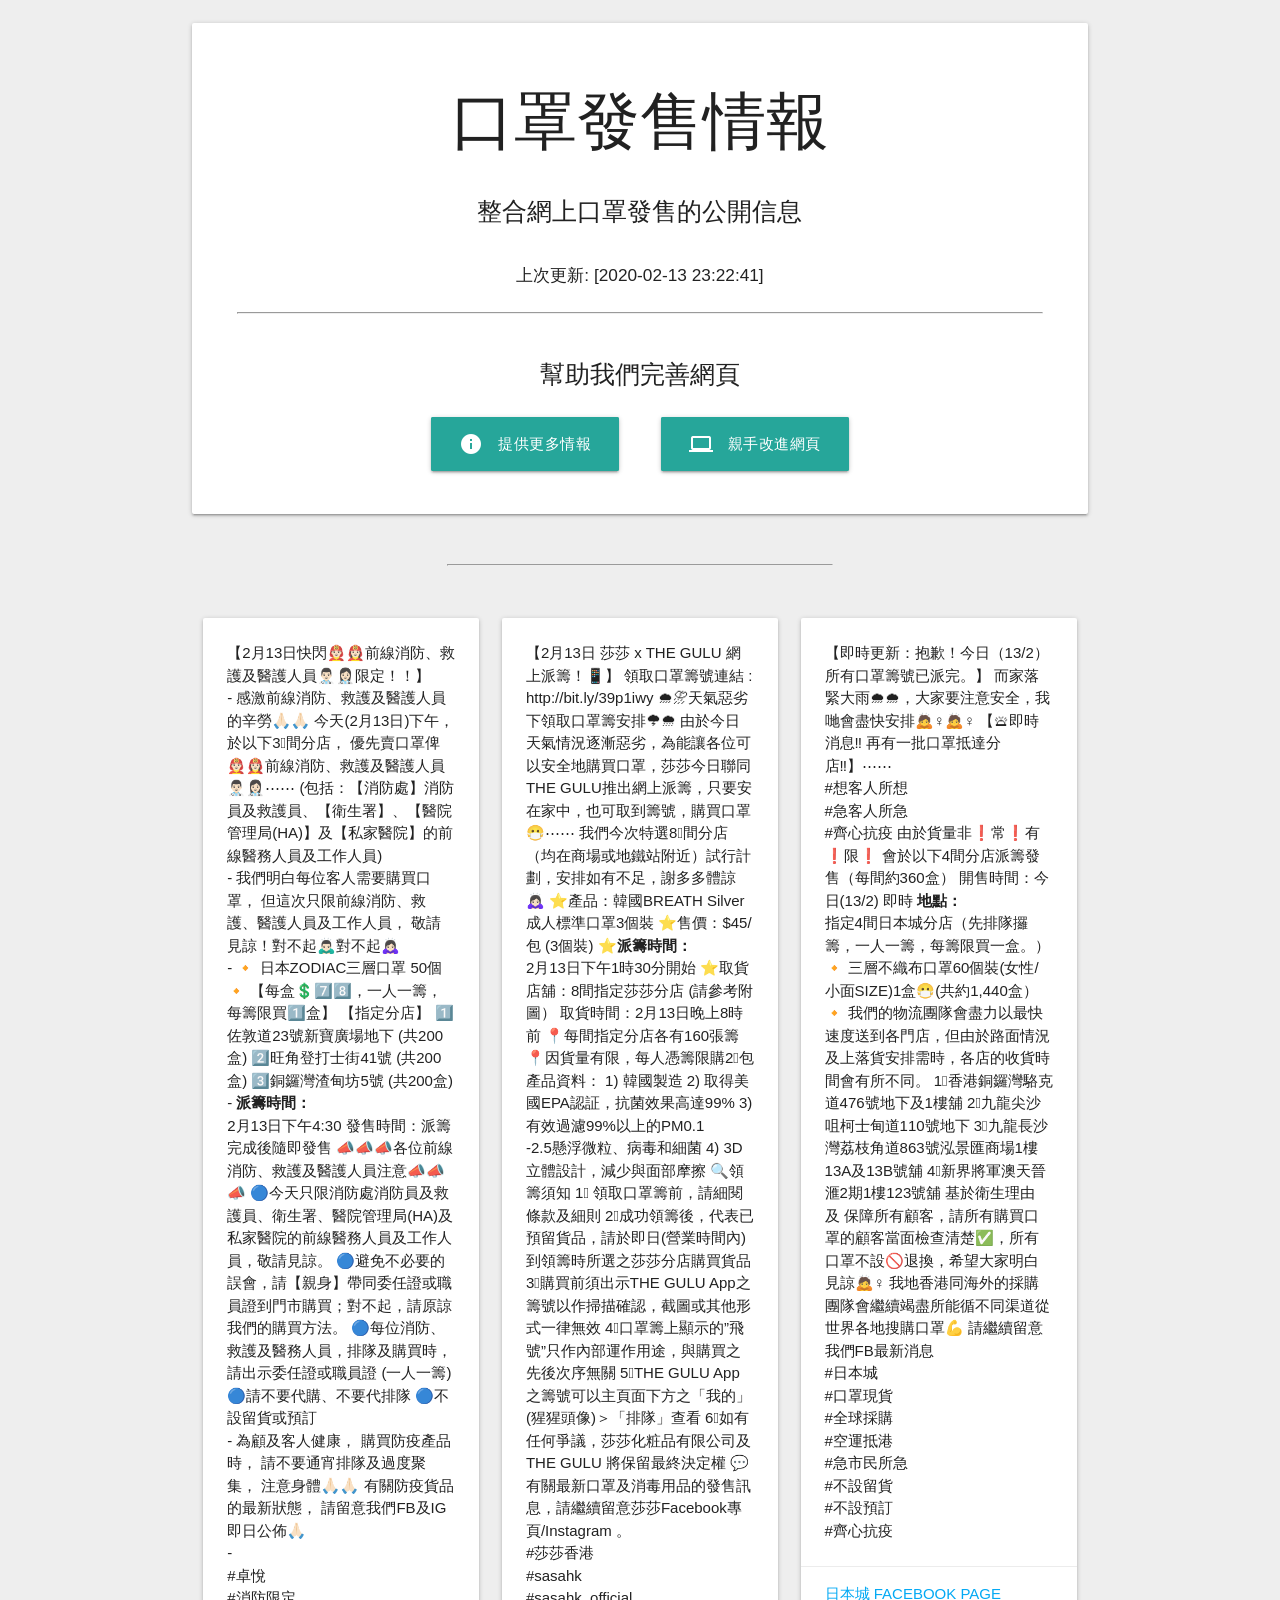
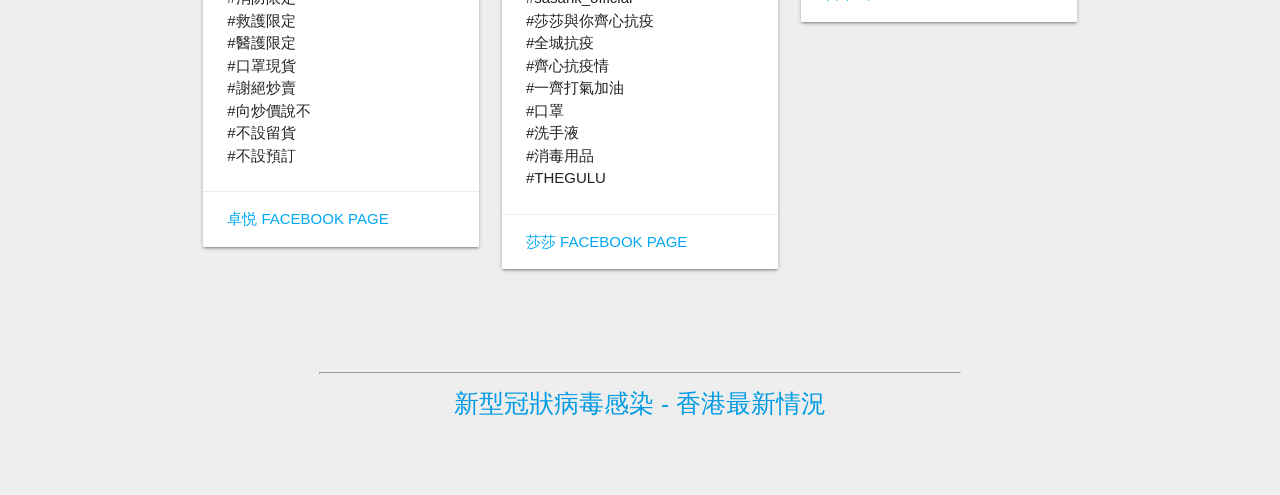
==== index.html @ 82298253 "Updated eb view" ====
<!DOCTYPE html>
<html lang="cn">
<head>
    <meta http-equiv="Content-Type" content="text/html; charset=UTF-8"/>
    <meta name="viewport" content="width=device-width, initial-scale=1, maximum-scale=1.0"/>
    <meta http-equiv="Content-Security-Policy"
          content="frame-ancestors 'self'
          https://aaa.com ">

    <!-- CSS  -->
    <link href="https://fonts.googleapis.com/icon?family=Material+Icons" rel="stylesheet">
    <link href="Web/css/materialize.css" type="text/css" rel="stylesheet" media="screen,projection"/>
    <link href="Web/css/style.css" type="text/css" rel="stylesheet" media="screen,projection"/>

    <!--  Scripts-->
    <script src="https://code.jquery.com/jquery-2.1.1.min.js"></script>
    <script src="Web/js/materialize.js"></script>
    <script src="Web/js/init.js"></script>

    <title>口罩發售情報</title>
</head>

<body style="background-color:#eeeeee;">
    <div id="main-info">
        <div class="section no-pad-bot" id="index-banner">
            <div class="container">

                <div class="card center">
                    <div class="row" style="width: 90%">
                        <br/>
                        <h1 class="header center">口罩發售情報</h1>
                        <div class="row center">
                            <h5 class="header col s12 light">
                                整合網上口罩發售的公開信息
                            </h5>
                        </div>
                        <div class="row">
                            <h6 class="header col s12 light" id="last-update">
                                上次更新:
                            </h6>
                        </div>

                        <hr/>
                        <br/>

                        <div class="row center">
                            <h5 class="header col s12 light">
                                幫助我們完善網頁
                            </h5>
                        </div>
                        <div class="row center">
                            <a class="waves-effect waves-light btn-large pulse"
                               href="https://github.com/BigtoC/Hong-Kong-Facemask-On-Sale/issues"
                               target="_blank">
                                <i class="material-icons left">info</i>
                                提供更多情報
                            </a>
                            <a>&nbsp;&nbsp;&nbsp;&nbsp;&nbsp;&nbsp;&nbsp;&nbsp;</a>
                            <a class="waves-effect waves-light btn-large pulse"
                               href="https://github.com/BigtoC/Hong-Kong-Facemask-On-Sale/fork"
                               target="_blank">
                                <i class="material-icons left ">computer</i>
                                親手改進網頁
                            </a>
                        </div>

                        <br/>
                    </div>

                </div>
            </div>
        </div>

        <br/>
        <hr style="width: 30%" />
        <br/>

        <div class="container">
            <div class="section">

                <!--   Icon Section   -->
                <div class="row">
                    <div class="col s12 m4">
                        <div class="card">
                            <div class="card-image">
                                <img src="https://scontent-hkg3-1.xx.fbcdn.net/v/t1.0-1/559208_10150616709035766_62181929_n.jpg?_nc_cat=1&_nc_ohc=ykzvAr9Ib-QAX93oR7L&_nc_ht=scontent-hkg3-1.xx&oh=8bb45b1c005ed31d057763fa4fe19f13&oe=5ED2D9CD"
                                     alt=""/>
                                <!--<span class="card-title">Card Title</span>-->
                            </div>
                            <div class="card-content">
                                <p id="bonjour-post"></p>
                            </div>
                            <div class="card-action">
                                <a href="javascript:window.location=getBonjourUrl();">
                                    <span class="light-blue-text">卓悦 Facebook Page</span>
                                </a>
                            </div>
                        </div>
                    </div>


                    <div class="col s12 m4">
                        <div class="card">
                            <div class="card-image">
                                <img src="https://scontent-hkg3-1.xx.fbcdn.net/v/t1.0-1/p200x200/21728004_10156755291739012_3292123123097132146_n.jpg?_nc_cat=1&_nc_ohc=ZoNbCcYw9j8AX-K7t2Z&_nc_ht=scontent-hkg3-1.xx&_nc_tp=6&oh=8207d63e785c65493c2809cd52dea772&oe=5ED28574"
                                     alt=""/>
                                <!--<span class="card-title">Card Title</span>-->
                            </div>
                            <div class="card-content">
                                <p id="sasa-post"></p>
                            </div>
                            <div class="card-action">
                                <a href="javascript:window.location=getSasaUrl();" target="_blank">
                                    <span class="light-blue-text">莎莎 Facebook Page</span>
                                </a>
                            </div>
                        </div>
                    </div>


                    <div class="col s12 m4">
                        <div class="card">
                            <div class="card-image">
                                <img src="https://scontent-hkg3-1.xx.fbcdn.net/v/t1.0-1/p200x200/82852948_10158178138242160_8798876989944496128_n.jpg?_nc_cat=1&_nc_ohc=m08LX7LG-owAX8Tpons&_nc_ht=scontent-hkg3-1.xx&_nc_tp=6&oh=62d622c01847c6ef5f8080f41ebfa42d&oe=5EC892ED"
                                     alt=""/>
                                <!--<span class="card-title">Card Title</span>-->
                            </div>
                            <div class="card-content">
                                <p id="JHC-post"></p>
                            </div>
                            <div class="card-action">
                                <a href="javascript:window.location=getJHCUrl();" target="_blank">
                                    <span class="light-blue-text">日本城 Facebook Page</span>
                                </a>
                            </div>
                        </div>
                    </div>
                </div>

            </div>

        </div>

    </div>

    <br/><br/><hr style="width: 50%" />

    <div id="wechat-news" style="text-align:center;width: 100%">
        <h5 style="text-align:center; width: 100%">
            <a href="https://smolandsd.maps.arcgis.com/apps/opsdashboard/index.html#/ea56187869ed4bf79f5cc813aa917200">
               新型冠狀病毒感染 - 香港最新情況
            </a>
        </h5>
<!--        <div id='external_page' style="text-align:center; width:100%; height: 1080px; margin: 0;">-->
<!--            <iframe sandbox width="100%" height="1080"-->
<!--                    src="https://smolandsd.maps.arcgis.com/apps/opsdashboard/index.html#/ea56187869ed4bf79f5cc813aa917200">-->
<!--            </iframe>-->
<!--        </div>-->
    </div>


    <br/><br/><br/>

    <script type="text/javascript" src="Web/data/latest_data.js"></script>
    <script type="text/javascript" src="Web/data/app.js"></script>
</body>
</html>
---- Web/css/style.css ----
/* Custom Stylesheet */
/**
 * Use this file to override Materialize files so you can update
 * the core Materialize files in the future
 *
 * Made By MaterializeCSS.com
 */

.icon-block {
  padding: 0 15px;
}
.icon-block .material-icons {
	font-size: inherit;
}
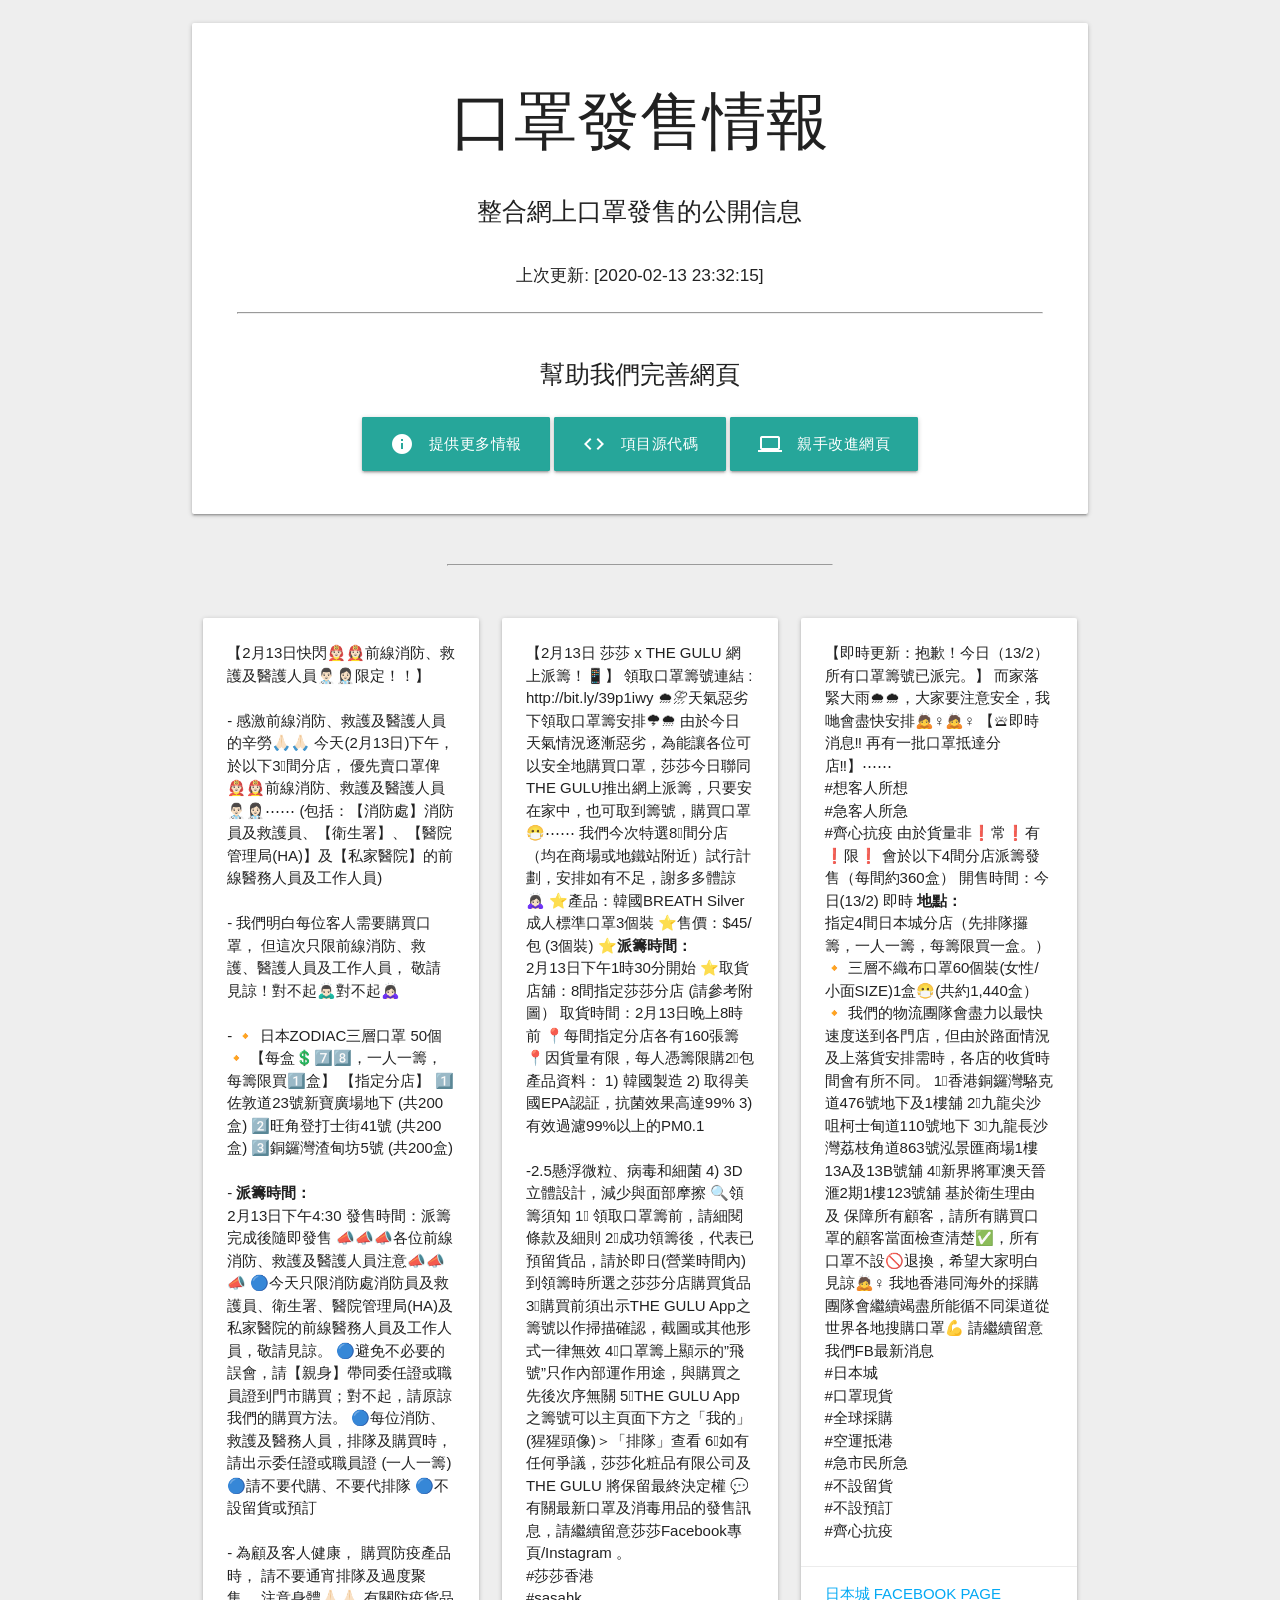
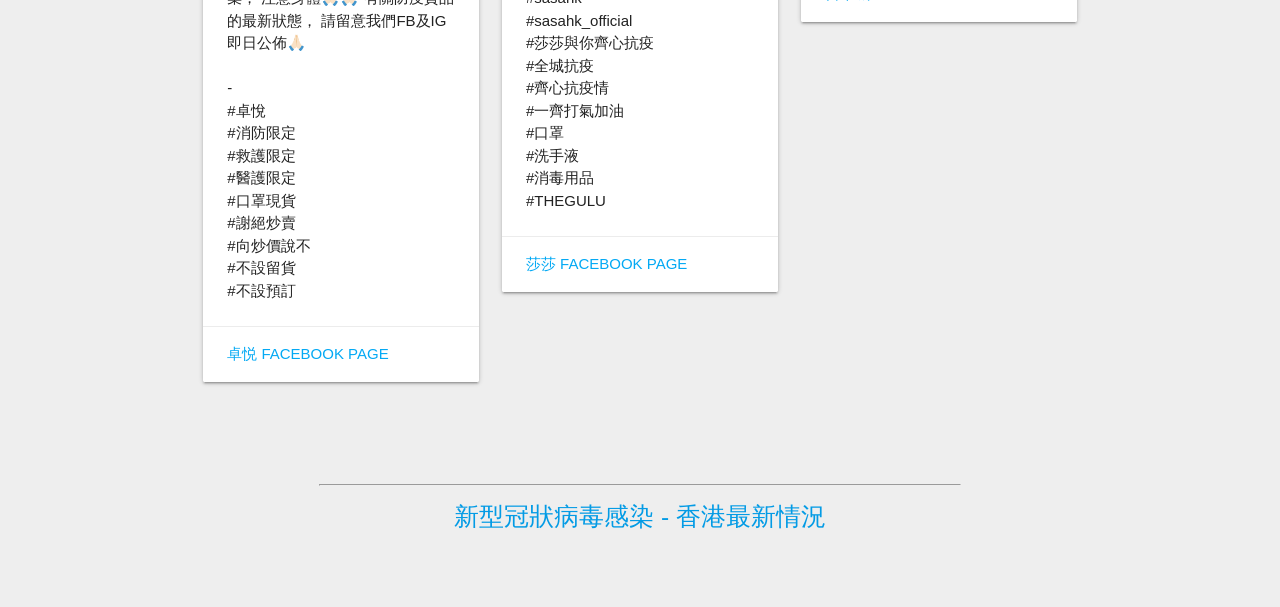
==== commit 24a5dbe9: "Updated web view" ====
--- a/index.html
+++ b/index.html
@@ -55,7 +55,18 @@
                                 <i class="material-icons left">info</i>
                                 提供更多情報
                             </a>
-                            <a>&nbsp;&nbsp;&nbsp;&nbsp;&nbsp;&nbsp;&nbsp;&nbsp;</a>
+
+<!--                            <a>&nbsp;&nbsp;&nbsp;&nbsp;&nbsp;&nbsp;&nbsp;&nbsp;</a>-->
+
+                            <a class="waves-effect waves-light btn-large pulse"
+                               href="https://github.com/BigtoC/Hong-Kong-Facemask-On-Sale"
+                               target="_blank">
+                                <i class="material-icons left ">code</i>
+                                項目源代碼
+                            </a>
+
+<!--                            <a>&nbsp;&nbsp;&nbsp;&nbsp;&nbsp;&nbsp;&nbsp;&nbsp;</a>-->
+
                             <a class="waves-effect waves-light btn-large pulse"
                                href="https://github.com/BigtoC/Hong-Kong-Facemask-On-Sale/fork"
                                target="_blank">
@@ -136,7 +147,6 @@
                         </div>
                     </div>
                 </div>
-
             </div>
 
         </div>
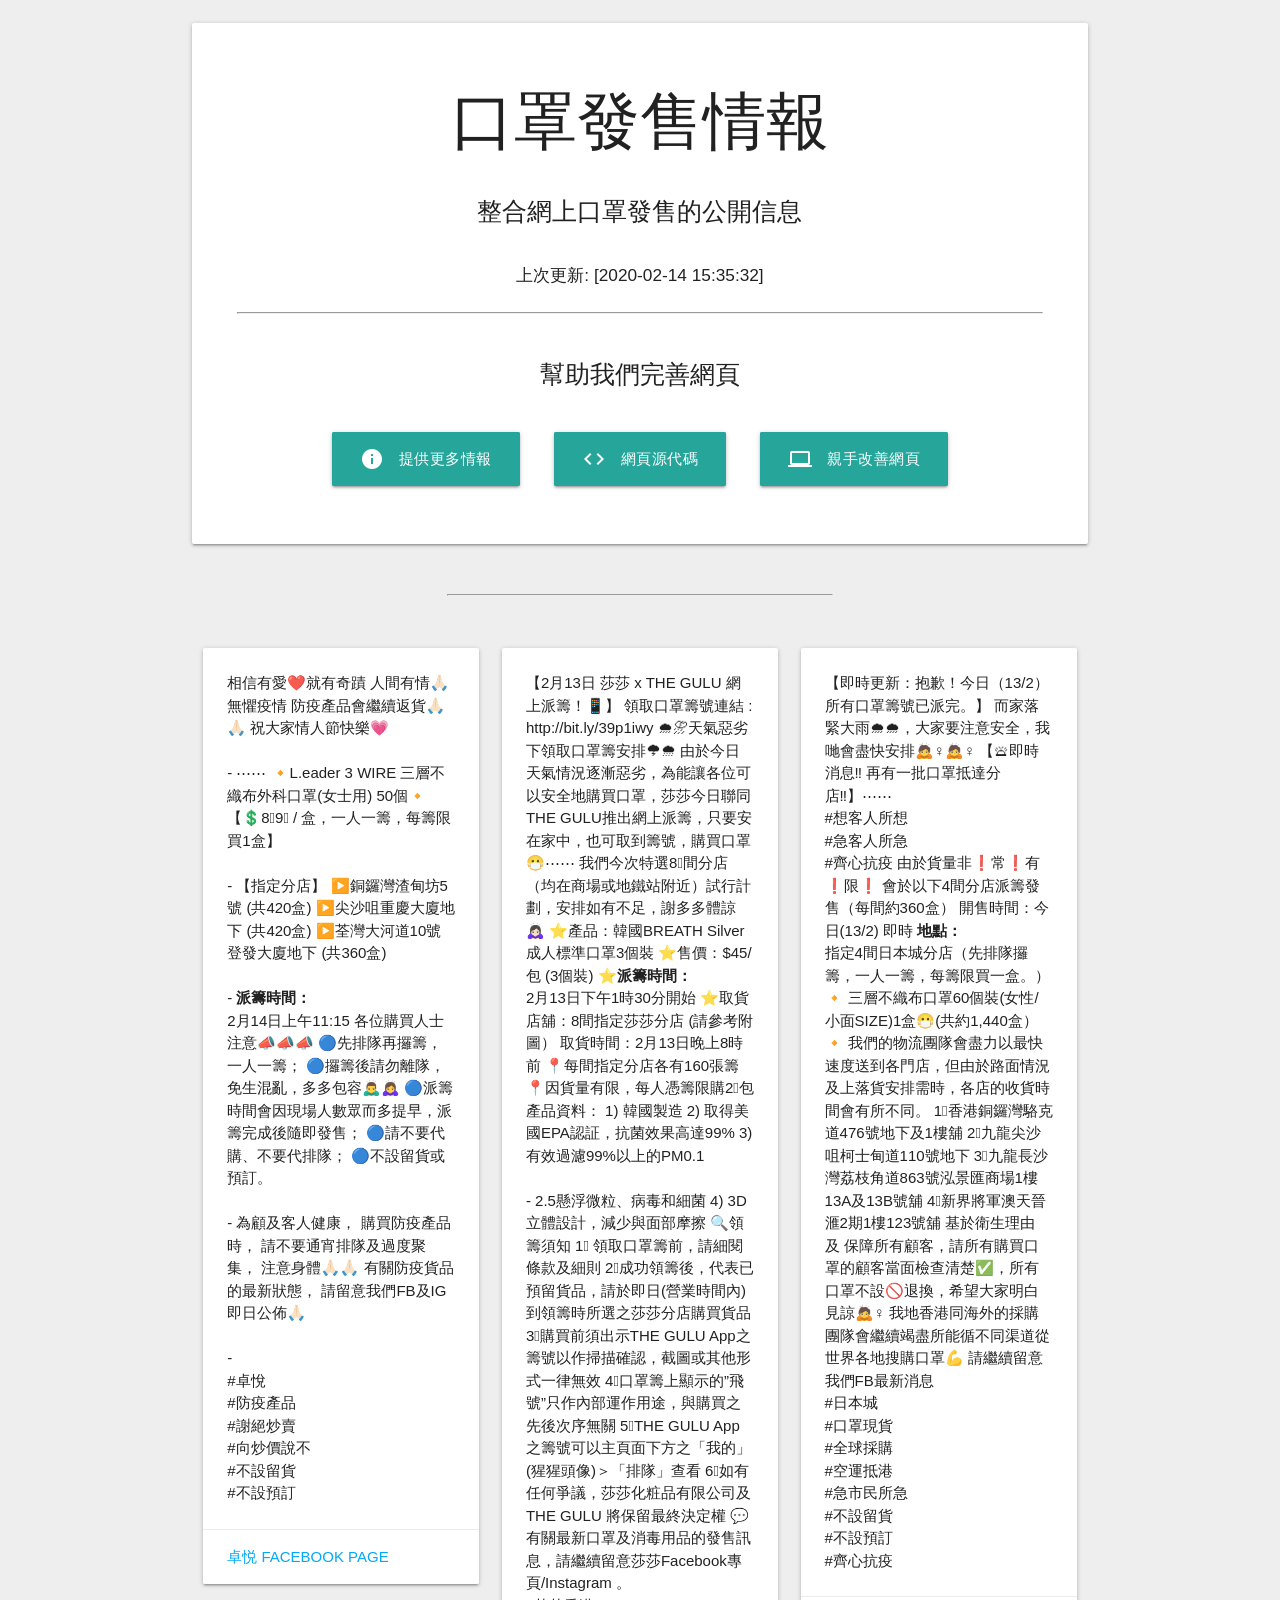
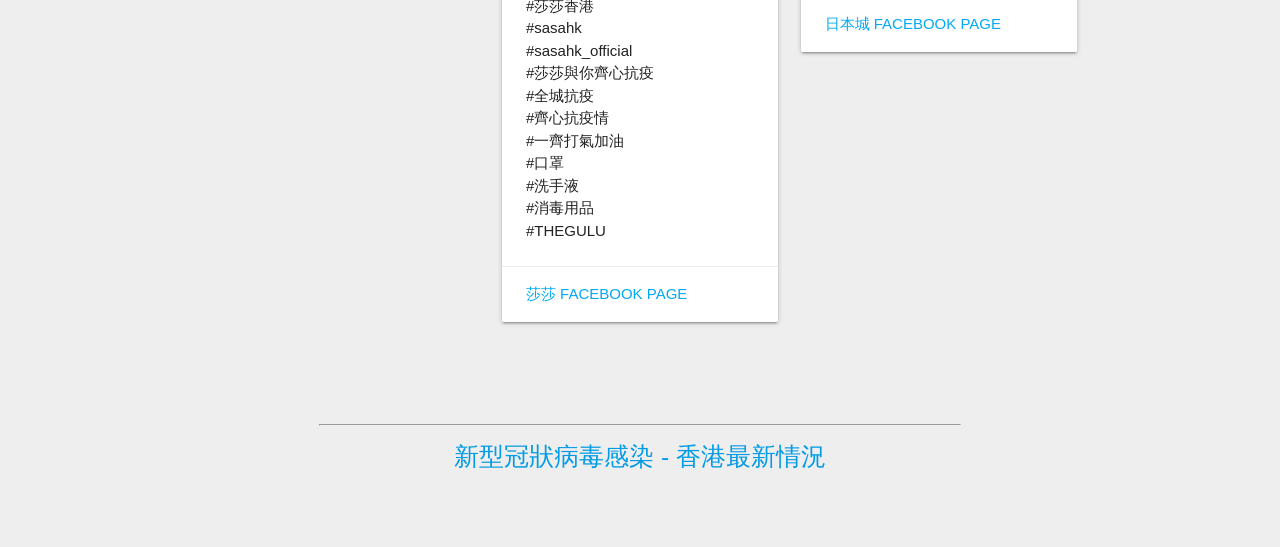
==== commit 2c5207f0: "Updated web view" ====
--- a/index.html
+++ b/index.html
@@ -17,7 +17,7 @@
     <script src="Web/js/materialize.js"></script>
     <script src="Web/js/init.js"></script>
 
-    <title>口罩發售情報</title>
+    <title>香港口罩發售情報</title>
 </head>
 
 <body style="background-color:#eeeeee;">
@@ -49,7 +49,7 @@
                             </h5>
                         </div>
                         <div class="row center">
-                            <a class="waves-effect waves-light btn-large pulse"
+                            <a class="waves-effect waves-light btn-large pulse btn-height"
                                href="https://github.com/BigtoC/Hong-Kong-Facemask-On-Sale/issues"
                                target="_blank">
                                 <i class="material-icons left">info</i>
@@ -58,20 +58,20 @@
 
 <!--                            <a>&nbsp;&nbsp;&nbsp;&nbsp;&nbsp;&nbsp;&nbsp;&nbsp;</a>-->
 
-                            <a class="waves-effect waves-light btn-large pulse"
+                            <a class="waves-effect waves-light btn-large pulse btn-height"
                                href="https://github.com/BigtoC/Hong-Kong-Facemask-On-Sale"
                                target="_blank">
                                 <i class="material-icons left ">code</i>
-                                項目源代碼
+                                網頁源代碼
                             </a>
 
 <!--                            <a>&nbsp;&nbsp;&nbsp;&nbsp;&nbsp;&nbsp;&nbsp;&nbsp;</a>-->
 
-                            <a class="waves-effect waves-light btn-large pulse"
+                            <a class="waves-effect waves-light btn-large pulse btn-height"
                                href="https://github.com/BigtoC/Hong-Kong-Facemask-On-Sale/fork"
                                target="_blank">
                                 <i class="material-icons left ">computer</i>
-                                親手改進網頁
+                                親手改善網頁
                             </a>
                         </div>
 
--- a/Web/css/style.css
+++ b/Web/css/style.css
@@ -11,4 +11,8 @@
 }
 .icon-block .material-icons {
 	font-size: inherit;
+}
+
+.btn-height {
+    margin: 15px;
 }
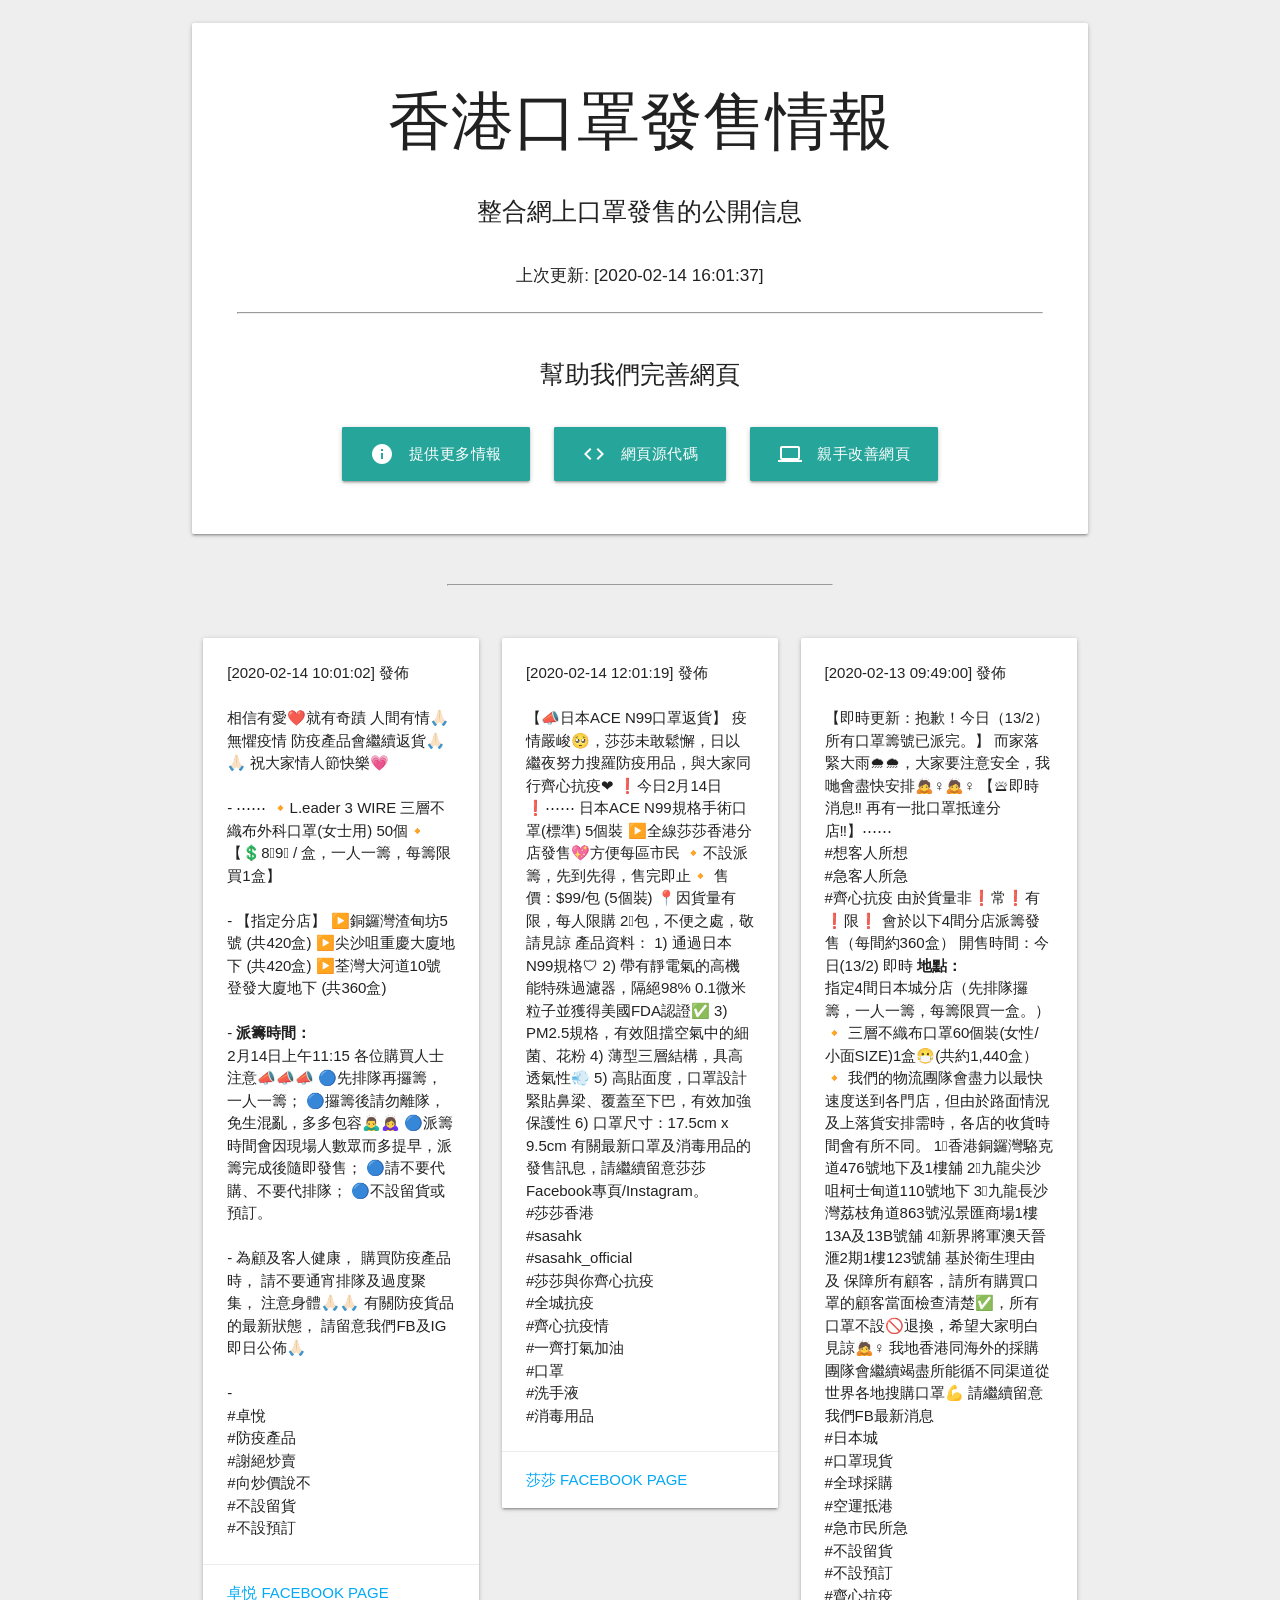
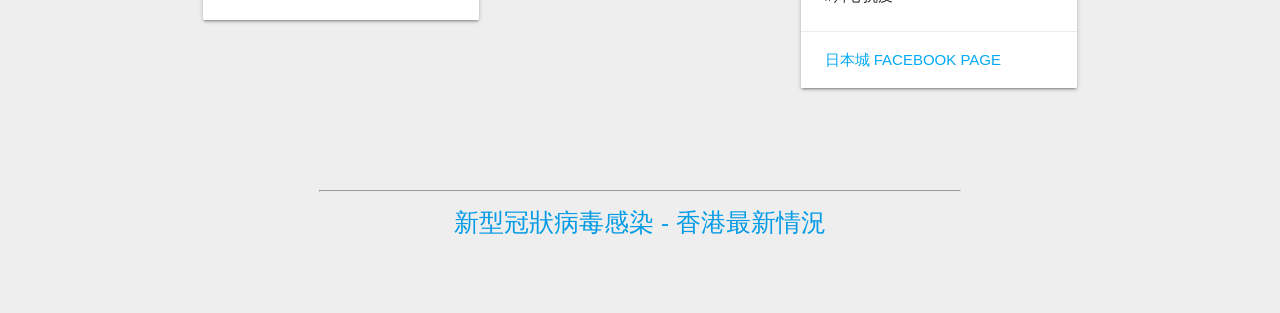
==== commit 145bd060: "Updated web view" ====
--- a/index.html
+++ b/index.html
@@ -28,7 +28,7 @@
                 <div class="card center">
                     <div class="row" style="width: 90%">
                         <br/>
-                        <h1 class="header center">口罩發售情報</h1>
+                        <h1 class="header center">香港口罩發售情報</h1>
                         <div class="row center">
                             <h5 class="header col s12 light">
                                 整合網上口罩發售的公開信息
@@ -99,10 +99,12 @@
                                 <!--<span class="card-title">Card Title</span>-->
                             </div>
                             <div class="card-content">
+                                <p id="bonjour-post-time"></p>
+                                <br/>
                                 <p id="bonjour-post"></p>
                             </div>
                             <div class="card-action">
-                                <a href="javascript:window.location=getBonjourUrl();">
+                                <a href="javascript:window.location=getBonjourUrl();" class="waves-effect">
                                     <span class="light-blue-text">卓悦 Facebook Page</span>
                                 </a>
                             </div>
@@ -118,10 +120,12 @@
                                 <!--<span class="card-title">Card Title</span>-->
                             </div>
                             <div class="card-content">
+                                <p id="sasa-post-time"></p>
+                                <br/>
                                 <p id="sasa-post"></p>
                             </div>
                             <div class="card-action">
-                                <a href="javascript:window.location=getSasaUrl();" target="_blank">
+                                <a href="javascript:window.location=getSasaUrl();" class="waves-effect">
                                     <span class="light-blue-text">莎莎 Facebook Page</span>
                                 </a>
                             </div>
@@ -137,10 +141,12 @@
                                 <!--<span class="card-title">Card Title</span>-->
                             </div>
                             <div class="card-content">
+                                <p id="JHC-post-time"></p>
+                                <br/>
                                 <p id="JHC-post"></p>
                             </div>
                             <div class="card-action">
-                                <a href="javascript:window.location=getJHCUrl();" target="_blank">
+                                <a href="javascript:window.location=getJHCUrl();" class="waves-effect">
                                     <span class="light-blue-text">日本城 Facebook Page</span>
                                 </a>
                             </div>
--- a/Web/css/style.css
+++ b/Web/css/style.css
@@ -14,5 +14,5 @@
 }
 
 .btn-height {
-    margin: 15px;
+    margin: 10px;
 }
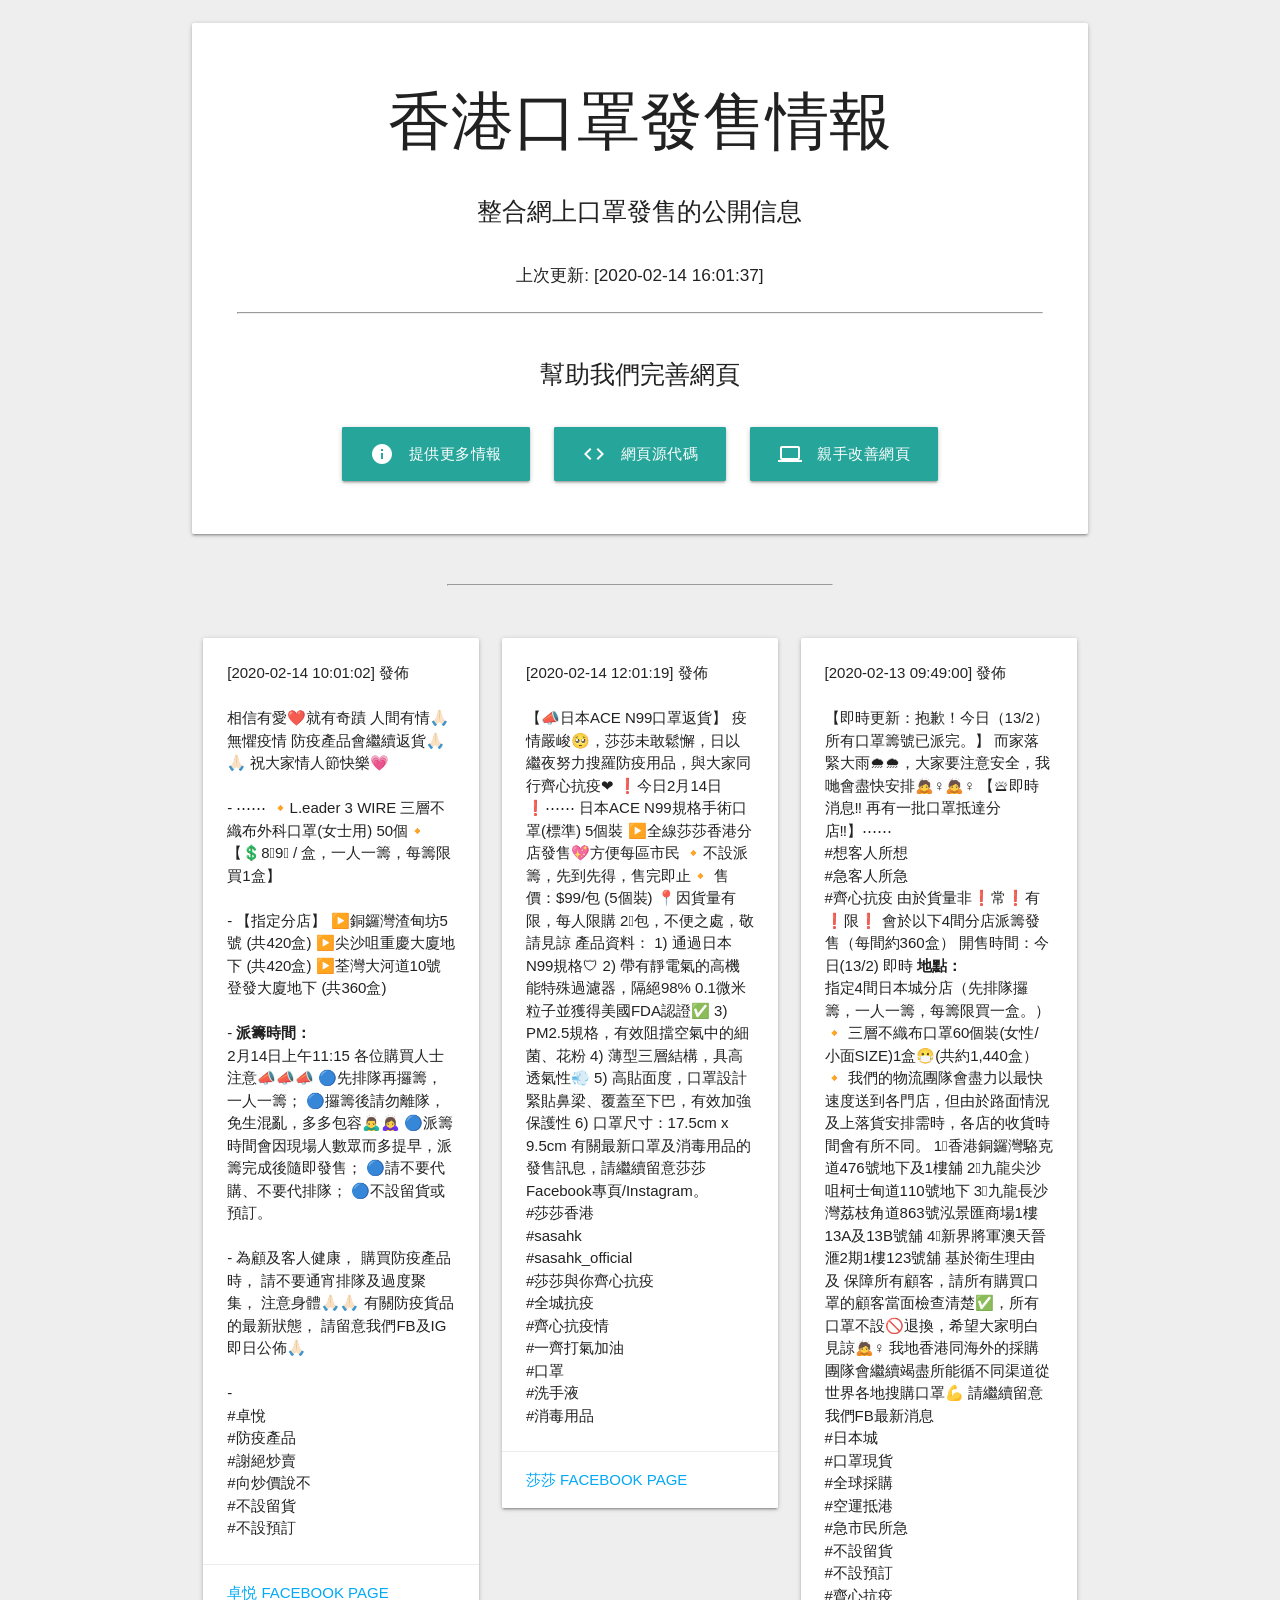
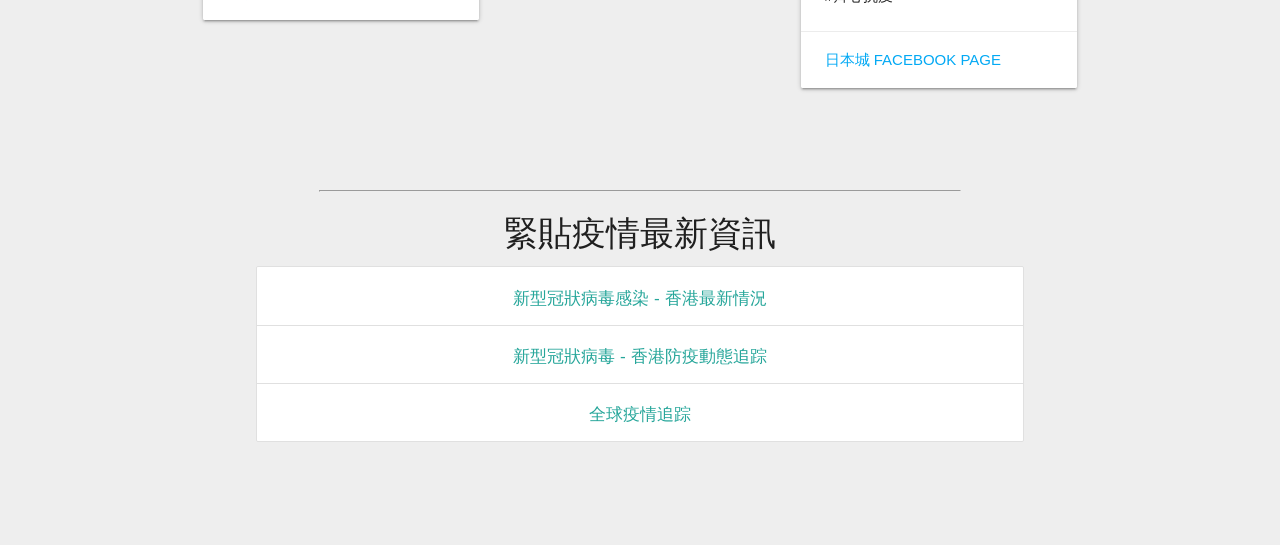
==== commit 1f588b0a: "Updated web view" ====
--- a/index.html
+++ b/index.html
@@ -17,10 +17,11 @@
     <script src="Web/js/materialize.js"></script>
     <script src="Web/js/init.js"></script>
 
+    <link rel="shortcut icon" type="image/png" href="Web/mask.png"/>
     <title>香港口罩發售情報</title>
 </head>
 
-<body style="background-color:#eeeeee;">
+<body class="bg-color">
     <div id="main-info">
         <div class="section no-pad-bot" id="index-banner">
             <div class="container">
@@ -161,15 +162,24 @@
 
     <br/><br/><hr style="width: 50%" />
 
-    <div id="wechat-news" style="text-align:center;width: 100%">
-        <h5 style="text-align:center; width: 100%">
-            <a href="https://smolandsd.maps.arcgis.com/apps/opsdashboard/index.html#/ea56187869ed4bf79f5cc813aa917200">
-               新型冠狀病毒感染 - 香港最新情況
+    <div id="more-news" class="row" style="text-align:center; width: 60%">
+        <h4>緊貼疫情最新資訊</h4>
+        <div class="collection">
+            <a href="https://chp-dashboard.geodata.gov.hk/nia/zh.html?" class="collection-item" target="_blank">
+                <h6>新型冠狀病毒感染 - 香港最新情況</h6>
             </a>
-        </h5>
+            <a href="https://apps.wechatpay.com.hk/refill/disease.shtml?#/" class="collection-item" target="_blank">
+                <h6>新型冠狀病毒 - 香港防疫動態追踪</h6>
+            </a>
+            <a href="https://news.qq.com/zt2020/page/feiyan.htm" class="collection-item" target="_blank">
+                <h6>全球疫情追踪</h6>
+            </a>
+        </div>
+
+
 <!--        <div id='external_page' style="text-align:center; width:100%; height: 1080px; margin: 0;">-->
 <!--            <iframe sandbox width="100%" height="1080"-->
-<!--                    src="https://smolandsd.maps.arcgis.com/apps/opsdashboard/index.html#/ea56187869ed4bf79f5cc813aa917200">-->
+<!--                    src="https://chp-dashboard.geodata.gov.hk/nia/zh.html?">-->
 <!--            </iframe>-->
 <!--        </div>-->
     </div>
--- a/Web/css/style.css
+++ b/Web/css/style.css
@@ -15,4 +15,8 @@
 
 .btn-height {
     margin: 10px;
+}
+
+.bg-color {
+    background-color:#eeeeee;
 }
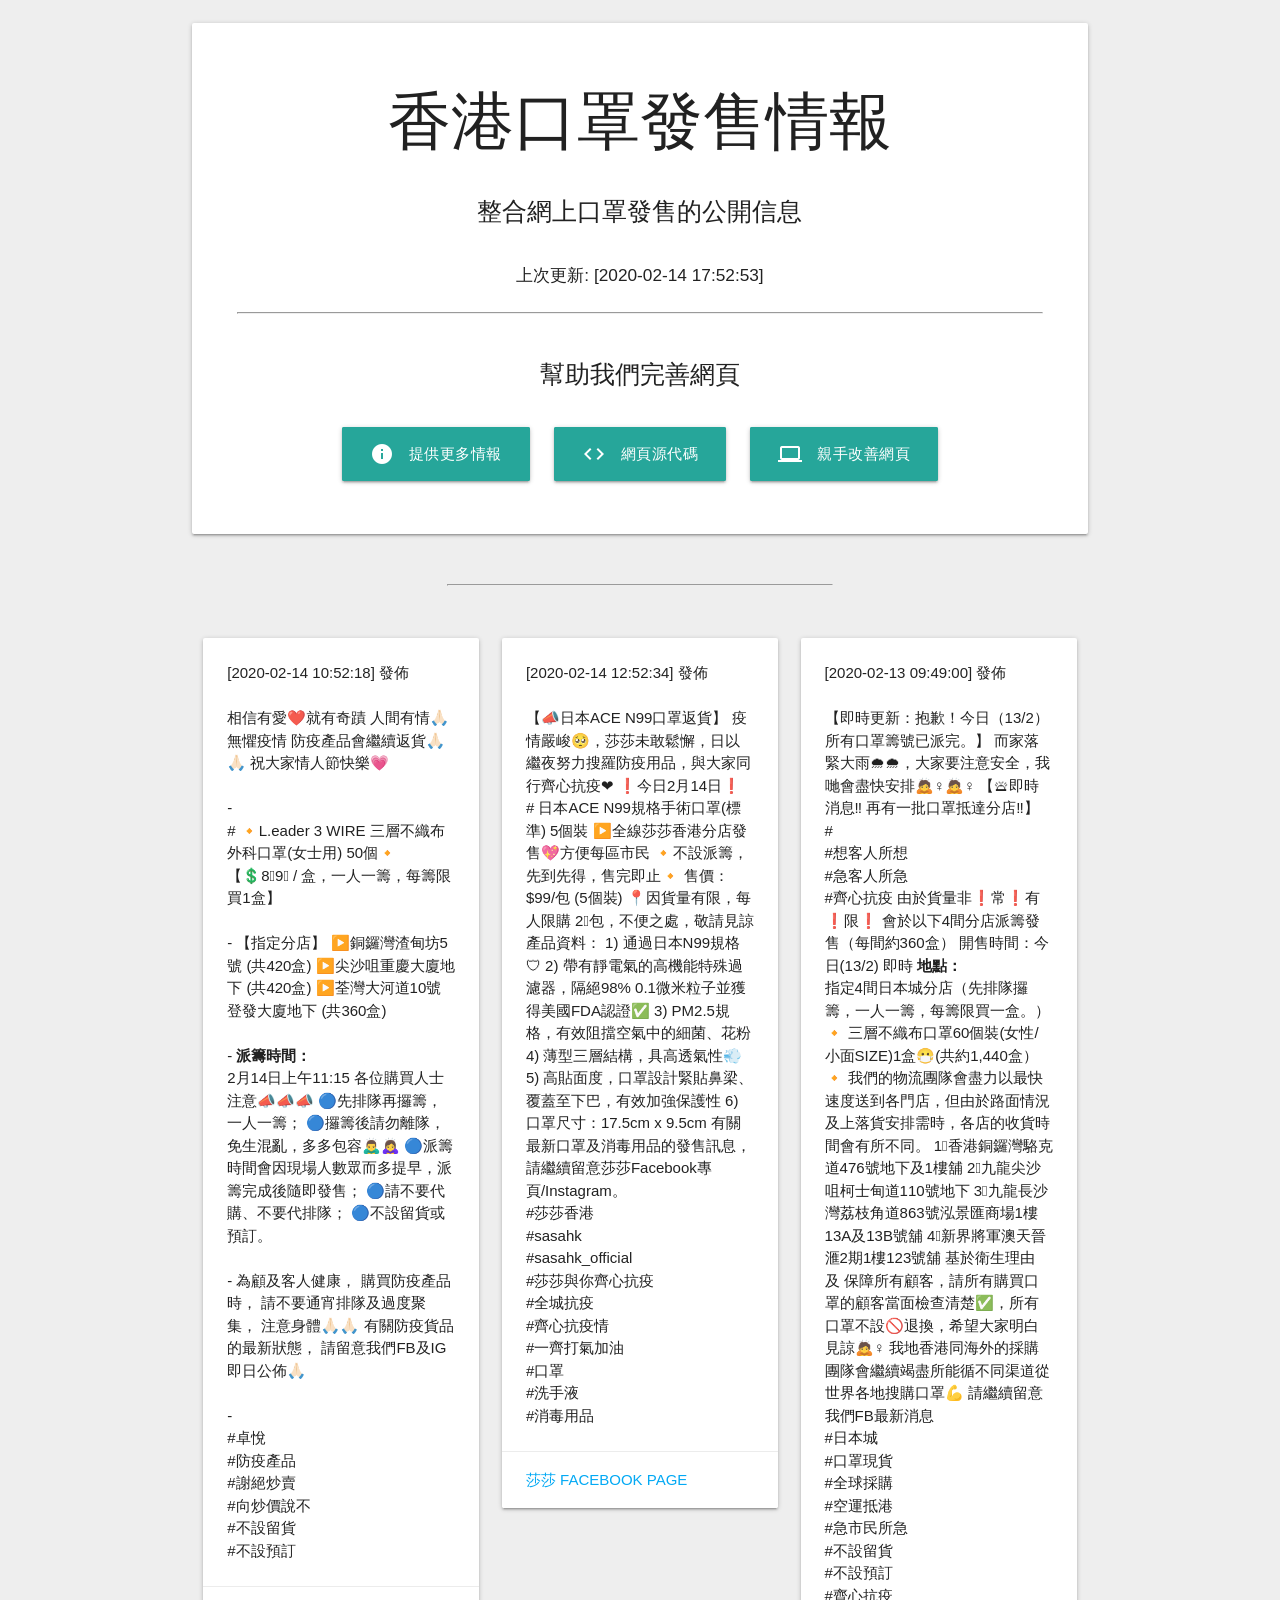
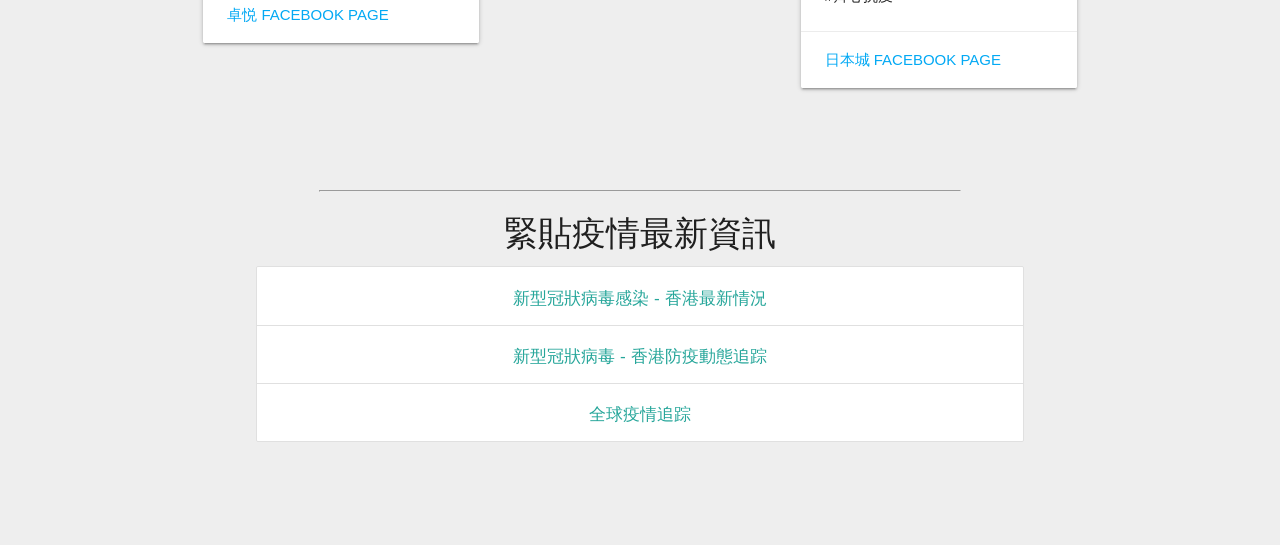
==== commit 2767c178: "Auto Update" ====
--- a/index.html
+++ b/index.html
@@ -96,7 +96,7 @@
                         <div class="card">
                             <div class="card-image">
                                 <img src="https://scontent-hkg3-1.xx.fbcdn.net/v/t1.0-1/559208_10150616709035766_62181929_n.jpg?_nc_cat=1&_nc_ohc=ykzvAr9Ib-QAX93oR7L&_nc_ht=scontent-hkg3-1.xx&oh=8bb45b1c005ed31d057763fa4fe19f13&oe=5ED2D9CD"
-                                     alt=""/>
+                                     alt="" id="bonjour-img"/>
                                 <!--<span class="card-title">Card Title</span>-->
                             </div>
                             <div class="card-content">
@@ -117,7 +117,7 @@
                         <div class="card">
                             <div class="card-image">
                                 <img src="https://scontent-hkg3-1.xx.fbcdn.net/v/t1.0-1/p200x200/21728004_10156755291739012_3292123123097132146_n.jpg?_nc_cat=1&_nc_ohc=ZoNbCcYw9j8AX-K7t2Z&_nc_ht=scontent-hkg3-1.xx&_nc_tp=6&oh=8207d63e785c65493c2809cd52dea772&oe=5ED28574"
-                                     alt=""/>
+                                     alt="" id="sasa-img"/>
                                 <!--<span class="card-title">Card Title</span>-->
                             </div>
                             <div class="card-content">
@@ -138,7 +138,7 @@
                         <div class="card">
                             <div class="card-image">
                                 <img src="https://scontent-hkg3-1.xx.fbcdn.net/v/t1.0-1/p200x200/82852948_10158178138242160_8798876989944496128_n.jpg?_nc_cat=1&_nc_ohc=m08LX7LG-owAX8Tpons&_nc_ht=scontent-hkg3-1.xx&_nc_tp=6&oh=62d622c01847c6ef5f8080f41ebfa42d&oe=5EC892ED"
-                                     alt=""/>
+                                     alt="" id="JHC-img"/>
                                 <!--<span class="card-title">Card Title</span>-->
                             </div>
                             <div class="card-content">
